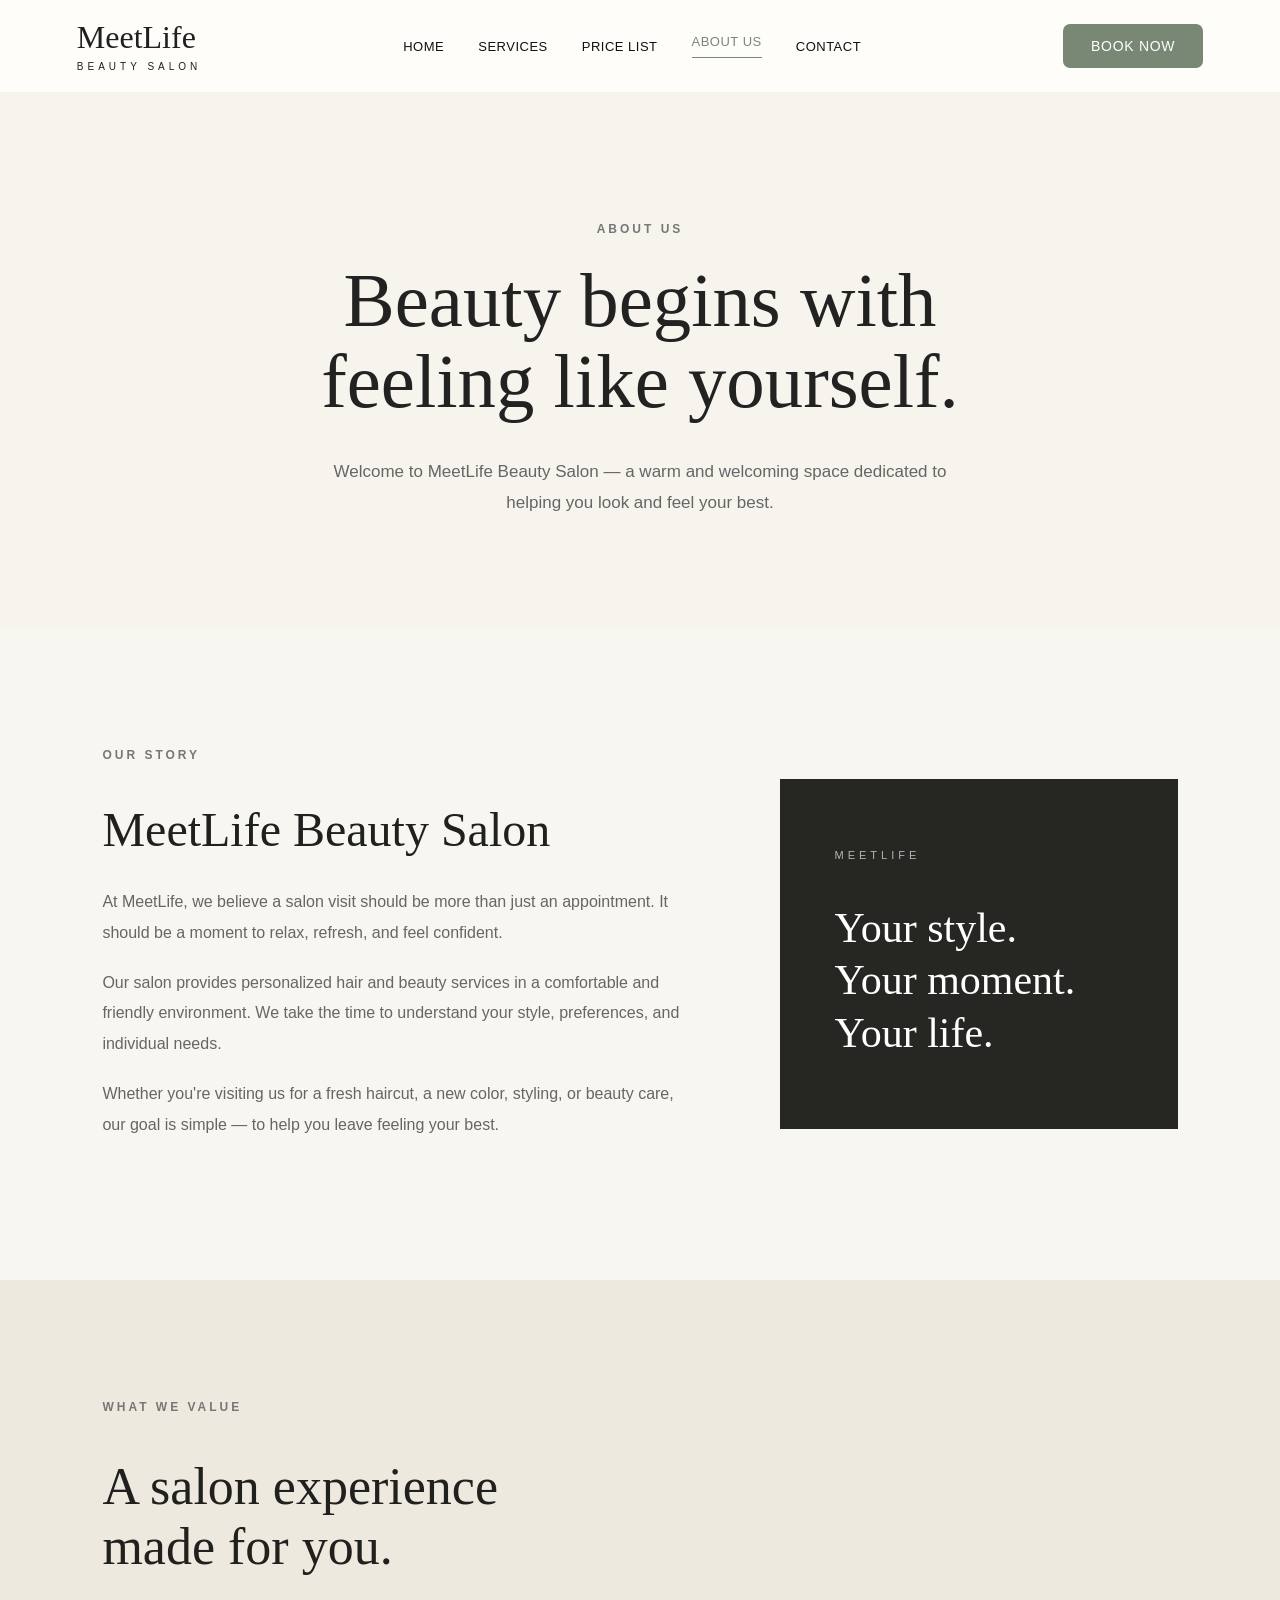
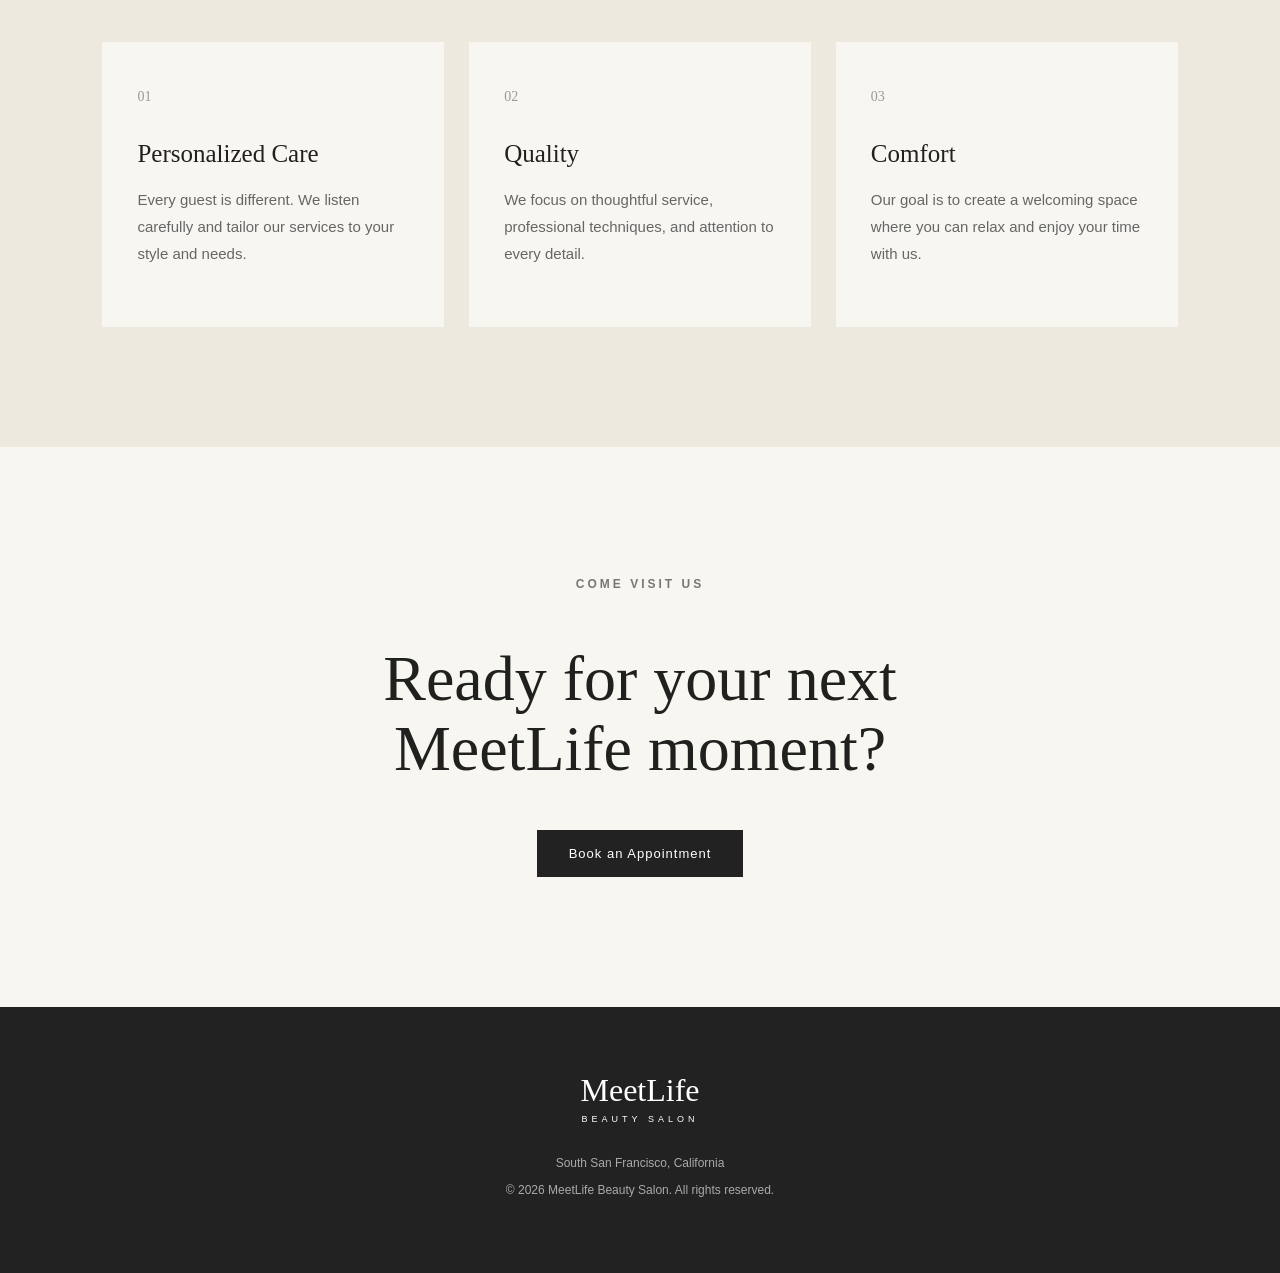
==== about.html @ 73902997 "Added about us page" ====
<!DOCTYPE html>
<html lang="en">
<head>
  <meta charset="UTF-8" />
  <meta name="viewport" content="width=device-width, initial-scale=1.0" />
  <title>About Us | MeetLife Beauty Salon</title>
  <link rel="stylesheet" href="style.css" />
</head>

<body>

  <!-- HEADER -->
  <header class="site-header">
    <div class="logo-area">
      <h1>MeetLife</h1>
      <span>BEAUTY SALON</span>
    </div>

    <nav>
      <a href="index.html">Home</a>
      <a href="services.html">Services</a>
      <a href="price.html">Price List</a>
      <a href="about.html" class="active">About Us</a>
      <a href="contact.html">Contact</a>
    </nav>

    <a href="/book" class="book-btn">Book Now</a>
  </header>


  <!-- ABOUT HERO -->
  <section class="about-hero">
    <p class="section-label">ABOUT US</p>

    <h2>
      Beauty begins with<br>
      feeling like yourself.
    </h2>

    <p class="about-intro">
      Welcome to MeetLife Beauty Salon — a warm and welcoming space
      dedicated to helping you look and feel your best.
    </p>
  </section>


  <!-- OUR STORY -->
  <section class="about-story">

    <div class="about-story-text">
      <p class="section-label">OUR STORY</p>

      <h2>MeetLife Beauty Salon</h2>

      <p>
        At MeetLife, we believe a salon visit should be more than
        just an appointment. It should be a moment to relax, refresh,
        and feel confident.
      </p>

      <p>
        Our salon provides personalized hair and beauty services
        in a comfortable and friendly environment. We take the time
        to understand your style, preferences, and individual needs.
      </p>

      <p>
        Whether you're visiting us for a fresh haircut, a new color,
        styling, or beauty care, our goal is simple — to help you
        leave feeling your best.
      </p>
    </div>

    <div class="about-quote">
      <span>MEETLIFE</span>

      <h3>
        Your style.<br>
        Your moment.<br>
        Your life.
      </h3>
    </div>

  </section>


  <!-- VALUES -->
  <section class="about-values">

    <div class="values-heading">
      <p class="section-label">WHAT WE VALUE</p>
      <h2>A salon experience<br>made for you.</h2>
    </div>

    <div class="values-grid">

      <div class="value-card">
        <span>01</span>
        <h3>Personalized Care</h3>
        <p>
          Every guest is different. We listen carefully and tailor
          our services to your style and needs.
        </p>
      </div>

      <div class="value-card">
        <span>02</span>
        <h3>Quality</h3>
        <p>
          We focus on thoughtful service, professional techniques,
          and attention to every detail.
        </p>
      </div>

      <div class="value-card">
        <span>03</span>
        <h3>Comfort</h3>
        <p>
          Our goal is to create a welcoming space where you can
          relax and enjoy your time with us.
        </p>
      </div>

    </div>

  </section>


  <!-- CTA -->
  <section class="about-cta">
    <p class="section-label">COME VISIT US</p>

    <h2>
      Ready for your next<br>
      MeetLife moment?
    </h2>

    <a href="/book" class="about-book-btn">Book an Appointment</a>
  </section>


  <!-- FOOTER -->
  <footer class="site-footer">
    <div class="footer-logo">
      <h2>MeetLife</h2>
      <span>BEAUTY SALON</span>
    </div>

    <p>South San Francisco, California</p>

    <p>© 2026 MeetLife Beauty Salon. All rights reserved.</p>
  </footer>

</body>
</html>
---- style.css ----
* {
  box-sizing: border-box;
}

html {
  scroll-behavior: smooth;
}

body {
  margin: 0;
  font-family: Arial, Helvetica, sans-serif;
  background: #f8f6f1;
  color: #20211f;
}


/* HEADER */

.site-header {
  height: 92px;
  padding: 0 6%;
  background: #fffdf9;

  display: flex;
  align-items: center;
  justify-content: space-between;

  position: sticky;
  top: 0;
  z-index: 100;
}

.logo-area h1 {
  margin: 0;
  font-family: Georgia, serif;
  font-size: 32px;
  font-weight: 500;
}

.logo-area span {
  font-size: 10px;
  letter-spacing: 4px;
}

nav {
  display: flex;
  align-items: center;
  gap: 34px;
}

nav a {
  color: #111;
  text-decoration: none;
  text-transform: uppercase;
  font-size: 13px;
  letter-spacing: 0.5px;
}

nav a:hover,
nav a.active {
  color: #788875;
}

nav a.active {
  border-bottom: 1px solid #788875;
  padding-bottom: 8px;
}

.book-btn {
  display: inline-block;

  padding: 14px 28px;

  background: #788875;
  color: white;

  border-radius: 7px;

  text-decoration: none;
  text-transform: uppercase;

  font-size: 14px;
  letter-spacing: 0.7px;

  transition: 0.2s;
}

.book-btn:hover {
  background: #657462;
}


/* HERO */

.hero {
  min-height: 250px;

  background:
    linear-gradient(
      rgba(245, 240, 230, 0.45),
      rgba(245, 240, 230, 0.45)
    ),
    url("salon.jpg");

  background-size: cover;
  background-position: center;

  display: flex;
  justify-content: center;
  align-items: center;

  text-align: center;
}

.hero h2 {
  margin: 0;

  font-family: Georgia, serif;

  font-size: 58px;
  font-weight: 400;
  letter-spacing: 4px;
}

.hero-line {
  width: 60px;
  height: 1px;

  margin: 22px auto;

  background: #333;
}

.hero p {
  font-size: 16px;
  letter-spacing: 0.5px;
}


/* MAIN PRICE AREA */

main {
  max-width: 1400px;
  margin: auto;
  padding: 38px 5% 55px;
}

.price-layout {
  display: grid;
  grid-template-columns: 0.78fr 1.22fr;
  gap: 25px;
}

.price-panel {
  background: #fffdfa;

  border: 1px solid #ddd8cd;
  border-radius: 10px;

  padding: 30px 26px;
}

.section-title {
  display: flex;
  align-items: center;
  justify-content: center;
  gap: 18px;

  margin-bottom: 25px;
}

.section-title h2 {
  margin: 0;

  font-family: Georgia, serif;
  font-size: 28px;
  font-weight: 400;

  letter-spacing: 1px;
}

.section-title span {
  color: #809176;
}


/* HAIR */

.price-row {
  display: flex;
  justify-content: space-between;
  align-items: center;

  gap: 20px;

  padding: 18px 4px;

  border-bottom: 1px dotted #d6d1c8;

  font-size: 16px;
}

.price-row strong {
  white-space: nowrap;
  font-weight: 500;
}

.note {
  background: #efede6;

  padding: 18px 20px;
  margin-top: 28px;

  border-radius: 7px;

  font-size: 12px;
  line-height: 1.6;
}


/* WAXING */

.wax-grid {
  display: grid;
  grid-template-columns: 1fr 1fr;

  gap: 12px;
}

.wax-card {
  border: 1px solid #dedbd2;
  border-radius: 9px;

  overflow: hidden;

  background: #fff;
}

.full-width {
  margin-bottom: 12px;
}

.wax-card h3 {
  margin: 0;

  padding: 16px 24px;

  background: #eeeee8;

  font-family: Georgia, serif;

  font-size: 21px;
  font-weight: 400;
  letter-spacing: 1px;
}

.small-row {
  display: flex;
  align-items: center;

  padding: 8px 25px;

  font-size: 14px;
}

.small-row span {
  white-space: nowrap;
}

.small-row span::after {
  content: "";

  display: inline-block;

  width: 100px;

  margin: 0 10px;

  border-bottom: 1px dotted #ddd;
}

.small-row strong {
  margin-left: auto;
  white-space: nowrap;
  font-weight: 500;
}

.wax-card {
  padding-bottom: 14px;
}


/* SALON INFO */

.salon-info {
  text-align: center;

  padding: 22px;

  background: #eeeee8;
}

.salon-info h3 {
  background: transparent;
  padding: 0;

  font-family: Arial, Helvetica, sans-serif;
  font-size: 16px;
}

.salon-info p {
  line-height: 1.5;
  font-size: 13px;
}

.mini-line {
  width: 40px;

  border-bottom: 1px solid #758271;

  margin: 18px auto;
}


/* BOOKING */

.booking-box {
  margin: 35px auto 0;

  max-width: 1100px;

  padding: 22px 70px;

  background: #fffdfa;

  border: 1px solid #ddd8cd;
  border-radius: 10px;

  display: flex;
  align-items: center;
  justify-content: space-between;
}

.booking-box h2 {
  font-family: Georgia, serif;

  margin: 0 0 6px;

  font-weight: 400;
  letter-spacing: 1px;
}

.booking-box p {
  margin: 0;
  font-size: 14px;
}


/* FOOTER */

footer {
  background: #7e8d78;
  color: white;
}

.footer-grid {
  max-width: 1300px;
  margin: auto;

  padding: 45px 6%;

  display: grid;
  grid-template-columns: 1.2fr 1fr 1.4fr 1fr;

  gap: 50px;
}

footer h2 {
  font-family: Georgia, serif;

  font-size: 34px;
  font-weight: 400;

  margin: 0;
}

.footer-brand {
  font-size: 10px;
  letter-spacing: 4px;
}

footer h3 {
  font-size: 13px;

  font-weight: 500;
}

footer p,
footer a {
  color: white;

  font-size: 13px;
  line-height: 1.6;

  text-decoration: none;
}

footer a {
  display: block;
  margin: 8px 0;
}

.copyright {
  text-align: center;

  padding: 18px;

  background: #2e302e;

  font-size: 12px;
}


/* MOBILE */

@media (max-width: 950px) {

  .site-header {
    height: auto;

    padding: 18px 5%;

    flex-wrap: wrap;
    gap: 15px;
  }

  nav {
    order: 3;
    width: 100%;

    overflow-x: auto;

    gap: 18px;
  }

  .hero h2 {
    font-size: 42px;
  }

  .price-layout {
    grid-template-columns: 1fr;
  }

  .footer-grid {
    grid-template-columns: 1fr 1fr;
  }
}


@media (max-width: 600px) {

  main {
    padding-left: 15px;
    padding-right: 15px;
  }

  .logo-area h1 {
    font-size: 26px;
  }

  .site-header > .book-btn {
    padding: 10px 16px;
    font-size: 12px;
  }

  nav a {
    font-size: 11px;
  }

  .hero {
    min-height: 190px;
  }

  .hero h2 {
    font-size: 36px;
  }

  .section-title h2 {
    font-size: 22px;
  }

  .price-panel {
    padding: 22px 16px;
  }

  .price-row {
    font-size: 14px;
  }

  .wax-grid {
    grid-template-columns: 1fr;
  }

  .small-row {
    padding-left: 18px;
    padding-right: 18px;
  }

  .small-row span::after {
    display: none;
  }

  .booking-box {
    padding: 25px;

    flex-direction: column;

    align-items: flex-start;

    gap: 20px;
  }

  .footer-grid {
    grid-template-columns: 1fr;

    gap: 25px;
  }
}


/* =========================
   HOME PAGE
========================= */


/* LOGO LINK */

.logo-area {
  color: #20211f;
  text-decoration: none;
}


/* HOME HERO */

.home-hero {
  min-height: 680px;

  background:
    linear-gradient(
      rgba(25, 28, 24, 0.26),
      rgba(25, 28, 24, 0.32)
    ),
    url("salon-hero.jpg");

  background-size: cover;
  background-position: center;

  display: flex;
  align-items: center;
  justify-content: center;

  text-align: center;

  color: white;

  padding: 80px 20px;
}


.home-hero-overlay {
  max-width: 850px;
}


.hero-small-text {
  margin: 0 0 15px;

  font-size: 12px;

  letter-spacing: 5px;
}


.home-hero h1 {
  margin: 0;

  font-family: Georgia, serif;

  font-size: 86px;
  font-weight: 400;

  line-height: 1;
}


.hero-brand {
  display: block;

  margin-top: 10px;

  font-size: 12px;

  letter-spacing: 7px;
}


.home-hero .hero-line {
  background: white;

  width: 65px;

  margin: 30px auto;
}


.home-hero h2 {
  margin: 0;

  font-family: Georgia, serif;

  font-size: 42px;
  font-weight: 400;

  line-height: 1.25;
}


.hero-description {
  max-width: 550px;

  margin: 20px auto 30px;

  font-size: 16px;

  line-height: 1.7;
}


.hero-buttons {
  display: flex;

  justify-content: center;

  gap: 14px;

  flex-wrap: wrap;
}


.outline-btn {
  display: inline-block;

  padding: 13px 27px;

  border: 1px solid #788875;

  border-radius: 7px;

  color: #596555;

  background: transparent;

  text-decoration: none;

  text-transform: uppercase;

  font-size: 14px;

  letter-spacing: 0.7px;

  transition: 0.2s;
}


.outline-btn:hover {
  background: #788875;

  color: white;
}


.home-hero .outline-btn {
  border-color: white;

  color: white;
}


.home-hero .outline-btn:hover {
  background: white;

  color: #53604f;
}


/* SECTION COMMON */

.section-label {
  margin: 0 0 12px;

  color: #788875;

  font-size: 11px;

  letter-spacing: 4px;

  font-weight: 600;
}


.title-line {
  width: 50px;

  border-bottom: 1px solid #788875;

  margin: 22px auto;
}


.left-line {
  margin-left: 0;
}


.home-section-heading {
  max-width: 700px;

  margin: 0 auto 50px;

  text-align: center;
}


.home-section-heading h2 {
  margin: 0;

  font-family: Georgia, serif;

  font-size: 44px;

  font-weight: 400;
}


.home-section-heading > p:last-child {
  color: #686b66;

  line-height: 1.7;
}


/* WELCOME */

.welcome-section {
  max-width: 1250px;

  margin: auto;

  padding: 100px 6%;

  display: grid;

  grid-template-columns: 1fr 1fr;

  align-items: center;

  gap: 80px;
}


.welcome-image img {
  display: block;

  width: 100%;

  height: 540px;

  object-fit: cover;

  border-radius: 6px;
}


.welcome-content h2 {
  margin: 0;

  font-family: Georgia, serif;

  font-size: 48px;

  font-weight: 400;

  line-height: 1.15;
}


.welcome-content .title-line {
  margin-left: 0;
}


.welcome-content > p:not(.section-label) {
  color: #62655f;

  font-size: 15px;

  line-height: 1.9;
}


.text-link {
  display: inline-block;

  margin-top: 10px;

  color: #657462;

  text-decoration: none;

  text-transform: uppercase;

  letter-spacing: 1px;

  font-size: 12px;

  font-weight: 600;
}


/* SERVICES */

.home-services {
  padding: 100px 6%;

  background: #efede6;
}


.service-grid {
  max-width: 1250px;

  margin: auto;

  display: grid;

  grid-template-columns: repeat(3, 1fr);

  gap: 20px;
}


.service-card {
  min-height: 310px;

  background: #fffdf9;

  border: 1px solid #ddd8cd;

  border-radius: 8px;

  padding: 40px 32px;

  transition:
    transform 0.25s,
    box-shadow 0.25s;
}


.service-card:hover {
  transform: translateY(-5px);

  box-shadow:
    0 12px 32px
    rgba(40, 45, 38, 0.08);
}


.service-icon {
  width: 52px;
  height: 52px;

  border: 1px solid #9ba695;

  border-radius: 50%;

  display: flex;

  align-items: center;
  justify-content: center;

  margin-bottom: 28px;

  color: #788875;

  font-family: Georgia, serif;

  font-size: 24px;
}


.service-card h3 {
  margin: 0 0 16px;

  font-family: Georgia, serif;

  font-size: 25px;

  font-weight: 400;
}


.service-card p {
  min-height: 74px;

  color: #676a64;

  font-size: 14px;

  line-height: 1.75;
}


.service-card a {
  color: #687765;

  text-decoration: none;

  text-transform: uppercase;

  font-size: 11px;

  letter-spacing: 1px;

  font-weight: 600;
}


.walkin-card {
  background: #e4e8e0;
}


/* EXPERIENCE */

.experience-section {
  min-height: 510px;

  padding: 90px 6%;

  background:
    linear-gradient(
      rgba(62, 72, 59, 0.75),
      rgba(62, 72, 59, 0.75)
    ),
    url("salon-detail.jpg");

  background-size: cover;
  background-position: center;

  display: flex;

  align-items: center;

  justify-content: center;

  color: white;

  text-align: center;
}


.experience-content {
  max-width: 700px;
}


.experience-content .section-label {
  color: #f4f2ea;
}


.experience-content h2 {
  margin: 0;

  font-family: Georgia, serif;

  font-size: 50px;

  font-weight: 400;
}


.experience-content p:not(.section-label) {
  margin: 20px auto 30px;

  max-width: 600px;

  line-height: 1.8;

  color: #f2f2ee;
}


.light-line {
  border-color: white;
}


.light-btn {
  display: inline-block;

  padding: 14px 28px;

  border: 1px solid white;

  border-radius: 7px;

  color: white;

  text-decoration: none;

  text-transform: uppercase;

  font-size: 13px;

  letter-spacing: 1px;
}


.light-btn:hover {
  background: white;

  color: #667163;
}


/* WHY */

.why-section {
  padding: 100px 6%;

  background: #fffdf9;
}


.why-grid {
  max-width: 1100px;

  margin: auto;

  display: grid;

  grid-template-columns: repeat(3, 1fr);

  gap: 60px;
}


.why-item {
  text-align: center;
}


.why-item > span {
  display: block;

  margin-bottom: 18px;

  color: #a5aea0;

  font-family: Georgia, serif;

  font-size: 30px;
}


.why-item h3 {
  margin: 0 0 12px;

  font-family: Georgia, serif;

  font-size: 22px;

  font-weight: 400;
}


.why-item p {
  color: #686b66;

  font-size: 14px;

  line-height: 1.7;
}


/* LOCATION */

.location-section {
  display: grid;

  grid-template-columns: 0.8fr 1.2fr;

  background: #efede6;
}


.location-info {
  padding: 85px 10%;
}


.location-info h2 {
  margin: 0;

  font-family: Georgia, serif;

  font-size: 42px;

  font-weight: 400;

  line-height: 1.2;
}


.location-detail {
  margin: 25px 0;
}


.location-detail h3 {
  margin: 0 0 6px;

  font-size: 11px;

  letter-spacing: 2px;

  text-transform: uppercase;
}


.location-detail p,
.location-detail a {
  margin: 0;

  color: #565b54;

  text-decoration: none;

  font-size: 14px;

  line-height: 1.7;
}


.location-buttons {
  display: flex;

  flex-wrap: wrap;

  gap: 12px;

  margin-top: 30px;
}


.location-map iframe {
  width: 100%;

  height: 100%;

  min-height: 600px;

  border: 0;
}


/* BOOKING CTA */

.home-booking {
  max-width: 1150px;

  margin: 70px auto;

  padding: 45px 60px;

  background: #fffdf9;

  border: 1px solid #ddd8cd;

  border-radius: 10px;

  display: flex;

  align-items: center;

  justify-content: space-between;

  gap: 40px;
}


.home-booking h2 {
  margin: 0 0 10px;

  font-family: Georgia, serif;

  font-size: 34px;

  font-weight: 400;
}


.home-booking > div > p:last-child {
  margin-bottom: 0;

  color: #686b66;
}


/* RESPONSIVE */

@media (max-width: 950px) {

  .home-hero {
    min-height: 570px;
  }

  .home-hero h1 {
    font-size: 68px;
  }

  .home-hero h2 {
    font-size: 36px;
  }

  .welcome-section {
    grid-template-columns: 1fr;

    gap: 40px;

    padding-top: 70px;
    padding-bottom: 70px;
  }

  .welcome-image img {
    height: 450px;
  }

  .service-grid {
    grid-template-columns: 1fr 1fr;
  }

  .why-grid {
    gap: 30px;
  }

  .location-section {
    grid-template-columns: 1fr;
  }

  .location-map iframe {
    min-height: 400px;
  }
}


@media (max-width: 600px) {

  .home-hero {
    min-height: 520px;

    padding: 60px 18px;
  }

  .home-hero h1 {
    font-size: 52px;
  }

  .hero-brand {
    letter-spacing: 5px;
  }

  .home-hero h2 {
    font-size: 30px;
  }

  .hero-description {
    font-size: 14px;
  }

  .hero-buttons {
    flex-direction: column;

    align-items: center;
  }

  .hero-buttons a {
    width: 220px;

    text-align: center;
  }

  .welcome-section {
    padding-left: 20px;
    padding-right: 20px;
  }

  .welcome-image img {
    height: 330px;
  }

  .welcome-content h2,
  .home-section-heading h2,
  .experience-content h2 {
    font-size: 34px;
  }

  .home-services,
  .why-section {
    padding:
      70px 20px;
  }

  .service-grid {
    grid-template-columns: 1fr;
  }

  .service-card {
    min-height: auto;
  }

  .why-grid {
    grid-template-columns: 1fr;

    gap: 45px;
  }

  .location-info {
    padding: 65px 25px;
  }

  .location-info h2 {
    font-size: 34px;
  }

  .location-map iframe {
    min-height: 330px;
  }

  .home-booking {
    margin:
      45px 15px;

    padding:
      35px 25px;

    flex-direction: column;

    align-items: flex-start;
  }

  .home-booking h2 {
    font-size: 28px;
  }
}

/* =========================
   SERVICES PAGE
========================= */

.services-hero {
  min-height: 430px;

  background:
    linear-gradient(
      rgba(40, 46, 38, 0.48),
      rgba(40, 46, 38, 0.48)
    ),
    url("services-hero.jpg");

  background-size: cover;
  background-position: center;

  display: flex;
  align-items: center;
  justify-content: center;

  padding: 70px 20px;

  text-align: center;
  color: white;
}


.services-hero-overlay {
  max-width: 750px;
}


.services-hero h1 {
  margin: 0;

  font-family: Georgia, serif;
  font-size: 62px;
  font-weight: 400;

  letter-spacing: 2px;
}


.services-hero p:last-child {
  max-width: 560px;

  margin: auto;

  font-size: 16px;
  line-height: 1.7;
}


.light-label {
  color: #f4f2ea;
}


/* INTRO */

.services-intro {
  max-width: 760px;

  margin: auto;

  padding: 90px 25px;

  text-align: center;
}


.services-intro h2 {
  margin: 0;

  font-family: Georgia, serif;

  font-size: 44px;
  font-weight: 400;
}


.services-intro > p:last-child {
  color: #676a64;

  font-size: 15px;

  line-height: 1.9;
}


/* SERVICE FEATURE */

.service-feature {
  max-width: 1250px;

  margin: 0 auto 80px;

  padding: 0 5%;

  display: grid;

  grid-template-columns: 1fr 1fr;

  align-items: center;

  gap: 75px;
}


.service-feature-image img {
  display: block;

  width: 100%;
  height: 520px;

  object-fit: cover;

  border-radius: 8px;
}


.service-feature-content h2 {
  margin: 0;

  font-family: Georgia, serif;

  font-size: 42px;
  font-weight: 400;
}


.service-feature-content p {
  color: #686b66;

  line-height: 1.8;

  font-size: 15px;
}


.reverse-service .service-feature-image {
  order: 2;
}


.reverse-service .service-feature-content {
  order: 1;
}


/* SERVICE LIST */

.service-list {
  margin: 28px 0;

  display: grid;

  grid-template-columns: 1fr 1fr;

  gap: 0;
}


.service-list span {
  padding: 14px 5px;

  border-bottom: 1px solid #ddd8cd;

  color: #454843;

  font-size: 14px;
}


.service-list span:nth-child(odd) {
  margin-right: 22px;
}


.service-note {
  font-size: 12px !important;

  font-style: italic;

  color: #878b83 !important;
}


/* WAXING SERVICES */

.waxing-service-section {
  padding: 95px 6%;

  background: #efede6;
}


.wax-service-grid {
  max-width: 1150px;

  margin: auto;

  display: grid;

  grid-template-columns: repeat(3, 1fr);

  gap: 18px;
}


.wax-service-card {
  min-height: 200px;

  padding: 34px 30px;

  background: #fffdf9;

  border: 1px solid #ddd8cd;

  border-radius: 8px;
}


.wax-service-card h3 {
  margin: 0 0 15px;

  font-family: Georgia, serif;

  font-size: 24px;
  font-weight: 400;
}


.wax-service-card p {
  color: #686b66;

  line-height: 1.7;

  font-size: 14px;
}


.wax-service-card a {
  color: #657462;

  text-decoration: none;

  text-transform: uppercase;

  letter-spacing: 1px;

  font-size: 11px;
}


.price-card {
  background: #dfe5db;
}


/* CONSULTATION */

.consultation-section {
  padding: 65px 8%;

  background: #788875;

  color: white;

  display: flex;

  justify-content: center;
  align-items: center;

  gap: 90px;
}


.consultation-section > div {
  max-width: 680px;
}


.consultation-section h2 {
  margin: 0 0 15px;

  font-family: Georgia, serif;

  font-size: 40px;
  font-weight: 400;
}


.consultation-section p:last-child {
  margin-bottom: 0;

  line-height: 1.8;

  font-size: 14px;

  color: #f2f3ef;
}


/* TABLET */

@media (max-width: 950px) {

  .services-hero h1 {
    font-size: 50px;
  }

  .service-feature {
    gap: 40px;
  }

  .service-feature-image img {
    height: 430px;
  }

  .service-feature-content h2 {
    font-size: 36px;
  }

  .wax-service-grid {
    grid-template-columns: 1fr 1fr;
  }

  .consultation-section {
    gap: 40px;
  }
}


/* MOBILE */

@media (max-width: 650px) {

  .services-hero {
    min-height: 340px;
  }

  .services-hero h1 {
    font-size: 40px;
  }

  .services-intro {
    padding-top: 65px;
    padding-bottom: 65px;
  }

  .services-intro h2 {
    font-size: 34px;
  }

  .service-feature {
    grid-template-columns: 1fr;

    gap: 30px;

    margin-bottom: 65px;

    padding-left: 20px;
    padding-right: 20px;
  }

  .reverse-service .service-feature-image,
  .reverse-service .service-feature-content {
    order: initial;
  }

  .service-feature-image img {
    height: 340px;
  }

  .service-feature-content h2 {
    font-size: 32px;
  }

  .service-list {
    grid-template-columns: 1fr;
  }

  .service-list span:nth-child(odd) {
    margin-right: 0;
  }

  .waxing-service-section {
    padding: 70px 20px;
  }

  .wax-service-grid {
    grid-template-columns: 1fr;
  }

  .consultation-section {
    padding: 55px 25px;

    flex-direction: column;

    align-items: flex-start;

    gap: 25px;
  }

  .consultation-section h2 {
    font-size: 32px;
  }
}

/* =========================
   ABOUT US PAGE
========================= */

.about-hero {
  padding: 130px 8% 110px;
  text-align: center;
  background: #f7f4ee;
}

.section-label {
  font-size: 12px;
  letter-spacing: 3px;
  text-transform: uppercase;
  margin-bottom: 25px;
  color: #777;
}

.about-hero h2 {
  font-family: Georgia, serif;
  font-size: clamp(46px, 6vw, 82px);
  font-weight: 400;
  line-height: 1.05;
  margin: 0 auto 35px;
  color: #222;
}

.about-intro {
  max-width: 650px;
  margin: 0 auto;
  font-size: 17px;
  line-height: 1.8;
  color: #666;
}


/* OUR STORY */

.about-story {
  display: grid;
  grid-template-columns: 1.2fr 0.8fr;
  gap: 80px;
  padding: 120px 8%;
  align-items: center;
}

.about-story-text {
  max-width: 650px;
}

.about-story-text h2 {
  font-family: Georgia, serif;
  font-size: 48px;
  font-weight: 400;
  margin-bottom: 30px;
}

.about-story-text p:not(.section-label) {
  font-size: 16px;
  line-height: 1.9;
  color: #666;
  margin-bottom: 20px;
}


/* QUOTE BOX */

.about-quote {
  background: #262622;
  color: white;
  padding: 70px 55px;
  min-height: 350px;
  display: flex;
  flex-direction: column;
  justify-content: space-between;
}

.about-quote span {
  font-size: 11px;
  letter-spacing: 4px;
  opacity: 0.65;
}

.about-quote h3 {
  font-family: Georgia, serif;
  font-size: 42px;
  font-weight: 400;
  line-height: 1.25;
  margin: 0;
}


/* VALUES */

.about-values {
  background: #eee9df;
  padding: 120px 8%;
}

.values-heading {
  margin-bottom: 65px;
}

.values-heading h2 {
  font-family: Georgia, serif;
  font-size: 52px;
  font-weight: 400;
  line-height: 1.15;
}

.values-grid {
  display: grid;
  grid-template-columns: repeat(3, 1fr);
  gap: 25px;
}

.value-card {
  background: #f8f6f1;
  padding: 45px 35px;
  min-height: 250px;
}

.value-card span {
  font-family: Georgia, serif;
  font-size: 14px;
  color: #999;
}

.value-card h3 {
  font-family: Georgia, serif;
  font-size: 25px;
  font-weight: 400;
  margin: 35px 0 18px;
}

.value-card p {
  color: #666;
  line-height: 1.8;
  font-size: 15px;
}


/* CTA */

.about-cta {
  text-align: center;
  padding: 130px 20px;
}

.about-cta h2 {
  font-family: Georgia, serif;
  font-size: clamp(42px, 5vw, 65px);
  font-weight: 400;
  line-height: 1.1;
  margin-bottom: 45px;
}

.about-book-btn {
  display: inline-block;
  padding: 16px 32px;
  background: #222;
  color: white;
  text-decoration: none;
  font-size: 13px;
  letter-spacing: 1px;
  transition: 0.3s ease;
}

.about-book-btn:hover {
  background: #555;
}


/* FOOTER */

.site-footer {
  background: #222;
  color: #fff;
  padding: 65px 8%;
  text-align: center;
}

.footer-logo h2 {
  font-family: Georgia, serif;
  font-size: 32px;
  font-weight: 400;
  margin: 0;
}

.footer-logo span {
  display: block;
  font-size: 9px;
  letter-spacing: 4px;
  margin-top: 5px;
  margin-bottom: 30px;
}

.site-footer p {
  color: #aaa;
  font-size: 12px;
  margin: 8px 0;
}


/* MOBILE */

@media (max-width: 800px) {

  .about-hero {
    padding: 90px 6% 75px;
  }

  .about-story {
    grid-template-columns: 1fr;
    gap: 45px;
    padding: 80px 7%;
  }

  .about-story-text h2 {
    font-size: 38px;
  }

  .about-quote {
    min-height: 280px;
    padding: 50px 35px;
  }

  .about-quote h3 {
    font-size: 34px;
  }

  .about-values {
    padding: 80px 7%;
  }

  .values-heading h2 {
    font-size: 39px;
  }

  .values-grid {
    grid-template-columns: 1fr;
  }

  .about-cta {
    padding: 90px 7%;
  }
}
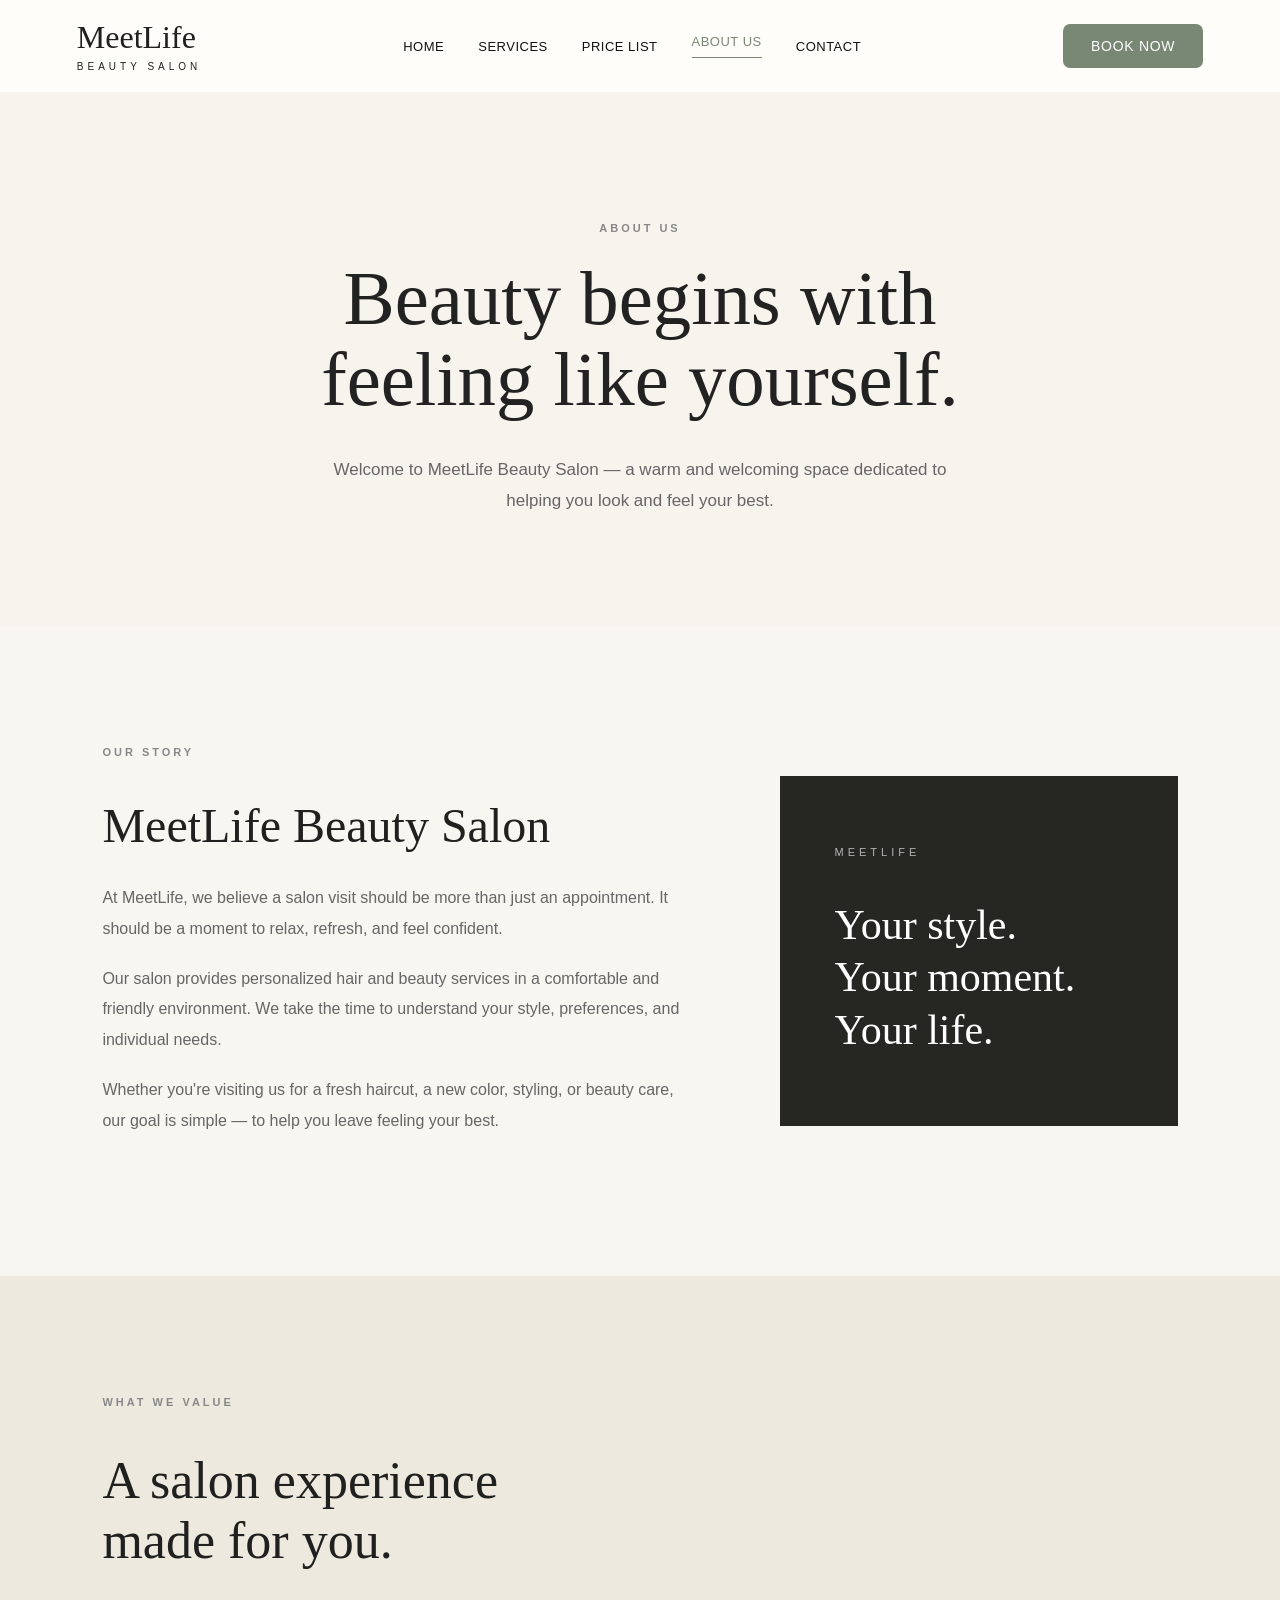
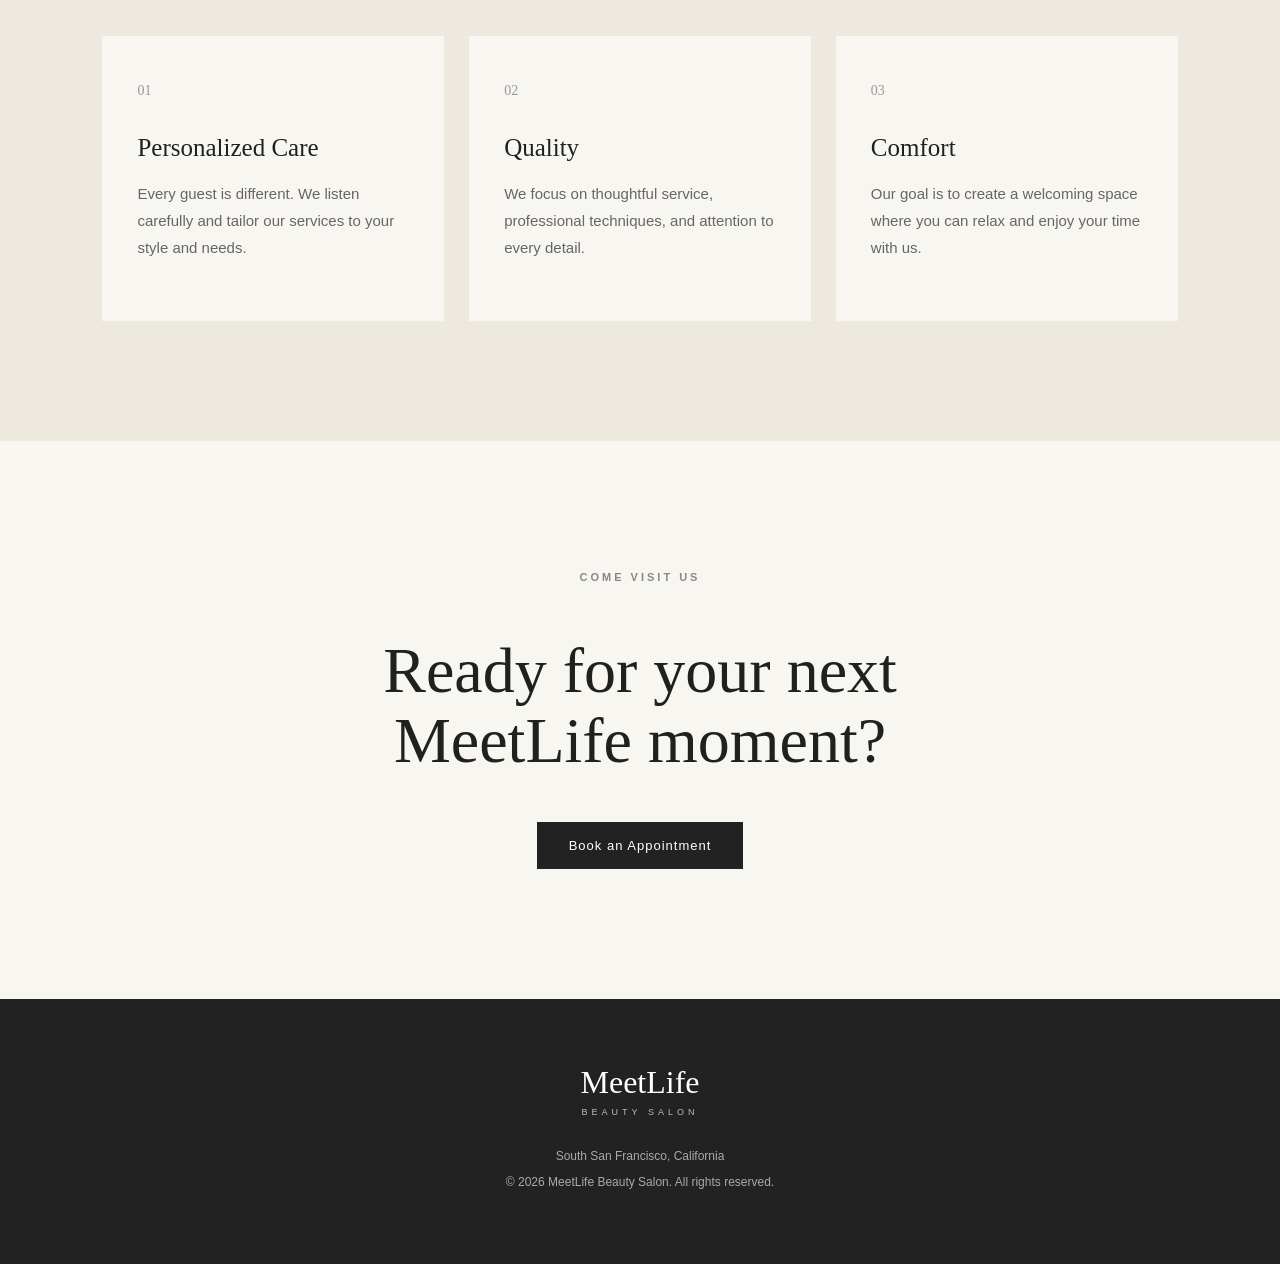
==== commit af69cd0e: "added booking add booking" ====
--- a/about.html
+++ b/about.html
@@ -24,7 +24,7 @@
       <a href="contact.html">Contact</a>
     </nav>
 
-    <a href="/book" class="book-btn">Book Now</a>
+    <a href="https://meetlifebeauty.setmore.com/" class="book-btn">Book Now</a>
   </header>
 
 
@@ -135,7 +135,7 @@
       MeetLife moment?
     </h2>
 
-    <a href="/book" class="about-book-btn">Book an Appointment</a>
+    <a href="https://meetlifebeauty.setmore.com/" class="about-book-btn">Book an Appointment</a>
   </section>
 
 
--- a/style.css
+++ b/style.css
@@ -2023,4 +2023,963 @@
   .about-cta {
     padding: 90px 7%;
   }
+}
+
+/* =========================================
+   CONTACT PAGE
+========================================= */
+
+
+/* HERO */
+
+.contact-hero {
+  background: #f7f4ee;
+  text-align: center;
+  padding: 130px 8% 110px;
+}
+
+.section-label {
+  font-size: 11px;
+  letter-spacing: 3px;
+  text-transform: uppercase;
+  color: #888;
+  margin-bottom: 25px;
+}
+
+.contact-hero h2 {
+  font-family: Georgia, "Times New Roman", serif;
+  font-size: clamp(48px, 6vw, 82px);
+  font-weight: 400;
+  line-height: 1.05;
+
+  color: #222;
+
+  margin: 0 0 30px;
+}
+
+.contact-hero-text {
+  max-width: 630px;
+
+  margin: 0 auto;
+
+  font-size: 17px;
+  line-height: 1.8;
+
+  color: #666;
+}
+
+
+/* =========================================
+   CONTACT INFORMATION
+========================================= */
+
+.contact-section {
+  display: grid;
+
+  grid-template-columns: 1.1fr 0.9fr;
+
+  gap: 70px;
+
+  padding: 120px 8%;
+
+  align-items: stretch;
+}
+
+
+/* LEFT SIDE */
+
+.contact-info h2 {
+  font-family: Georgia, "Times New Roman", serif;
+
+  font-size: 52px;
+
+  font-weight: 400;
+
+  margin: 0 0 45px;
+
+  color: #222;
+}
+
+
+/* CONTACT ITEMS */
+
+.contact-item {
+  padding: 25px 0;
+
+  border-bottom: 1px solid #ddd;
+}
+
+.contact-item span {
+  display: block;
+
+  font-size: 10px;
+
+  letter-spacing: 2.5px;
+
+  color: #999;
+
+  margin-bottom: 12px;
+}
+
+.contact-item p {
+  margin: 0;
+
+  font-size: 17px;
+
+  line-height: 1.7;
+
+  color: #444;
+}
+
+.contact-item a {
+  color: #444;
+
+  text-decoration: none;
+
+  transition: opacity 0.2s ease;
+}
+
+.contact-item a:hover {
+  opacity: 0.6;
+}
+
+
+/* =========================================
+   BUTTONS
+========================================= */
+
+.contact-buttons {
+  display: flex;
+
+  gap: 15px;
+
+  margin-top: 40px;
+
+  flex-wrap: wrap;
+}
+
+.contact-btn {
+  display: inline-block;
+
+  padding: 16px 30px;
+
+  background: #222;
+
+  color: white;
+
+  border: 1px solid #222;
+
+  text-decoration: none;
+
+  font-size: 12px;
+
+  letter-spacing: 1px;
+
+  transition: all 0.25s ease;
+}
+
+.contact-btn:hover {
+  background: #444;
+
+  border-color: #444;
+}
+
+
+/* OUTLINE BUTTON */
+
+.outline-btn {
+  background: transparent;
+
+  color: #222;
+}
+
+.outline-btn:hover {
+  background: #222;
+
+  color: white;
+}
+
+
+/* =========================================
+   DARK CONTACT CARD
+========================================= */
+
+.contact-card {
+  background: #282824;
+
+  color: white;
+
+  padding: 70px 55px;
+
+  display: flex;
+
+  flex-direction: column;
+
+  justify-content: center;
+}
+
+.contact-card .section-label {
+  color: #aaa;
+}
+
+.contact-card h3 {
+  font-family: Georgia, "Times New Roman", serif;
+
+  font-size: 43px;
+
+  line-height: 1.2;
+
+  font-weight: 400;
+
+  margin: 10px 0 30px;
+}
+
+.contact-card p {
+  color: #c8c8c5;
+
+  line-height: 1.8;
+
+  font-size: 15px;
+
+  max-width: 450px;
+
+  margin: 0 0 35px;
+}
+
+.contact-phone {
+  color: white;
+
+  font-family: Georgia, "Times New Roman", serif;
+
+  font-size: 26px;
+
+  text-decoration: none;
+
+  transition: opacity 0.2s ease;
+}
+
+.contact-phone:hover {
+  opacity: 0.65;
+}
+
+
+/* =========================================
+   LOCATION SECTION
+========================================= */
+
+.location-section {
+  background: #eee9df;
+
+  padding: 110px 8%;
+
+  display: grid;
+
+  grid-template-columns: 0.85fr 1.15fr;
+
+  gap: 70px;
+
+  align-items: center;
+}
+
+.location-info h2 {
+  font-family: Georgia, "Times New Roman", serif;
+
+  font-size: 48px;
+
+  font-weight: 400;
+
+  line-height: 1.15;
+
+  color: #222;
+
+  margin: 15px 0 30px;
+}
+
+.location-address {
+  font-size: 17px;
+
+  line-height: 1.8;
+
+  color: #333;
+
+  margin-bottom: 20px;
+}
+
+.location-description {
+  max-width: 430px;
+
+  font-size: 15px;
+
+  line-height: 1.8;
+
+  color: #666;
+}
+
+
+/* DIRECTIONS */
+
+.location-link {
+  display: inline-block;
+
+  margin-top: 25px;
+
+  padding-bottom: 5px;
+
+  color: #222;
+
+  text-decoration: none;
+
+  border-bottom: 1px solid #222;
+
+  font-size: 13px;
+
+  letter-spacing: 0.5px;
+
+  transition: opacity 0.2s ease;
+}
+
+.location-link:hover {
+  opacity: 0.55;
+}
+
+
+/* =========================================
+   GOOGLE MAP
+========================================= */
+
+.map-container {
+  width: 100%;
+
+  height: 420px;
+
+  overflow: hidden;
+
+  background: #d9d3c7;
+}
+
+.map-container iframe {
+  display: block;
+
+  width: 100%;
+
+  height: 100%;
+
+  border: 0;
+}
+
+
+/* =========================================
+   BOTTOM CTA
+========================================= */
+
+.contact-cta {
+  text-align: center;
+
+  padding: 125px 8%;
+
+  background: #fff;
+}
+
+.contact-cta h2 {
+  font-family: Georgia, "Times New Roman", serif;
+
+  font-size: clamp(42px, 5vw, 65px);
+
+  font-weight: 400;
+
+  line-height: 1.1;
+
+  color: #222;
+
+  margin: 0 0 45px;
+}
+
+.contact-book-btn {
+  display: inline-block;
+
+  padding: 17px 34px;
+
+  background: #222;
+
+  color: white;
+
+  text-decoration: none;
+
+  font-size: 12px;
+
+  letter-spacing: 1px;
+
+  transition: background 0.25s ease;
+}
+
+.contact-book-btn:hover {
+  background: #555;
+}
+
+
+/* =========================================
+   FOOTER
+========================================= */
+
+.site-footer {
+  background: #222;
+
+  color: white;
+
+  padding: 65px 8%;
+
+  text-align: center;
+}
+
+.footer-logo h2 {
+  font-family: Georgia, "Times New Roman", serif;
+
+  font-size: 32px;
+
+  font-weight: 400;
+
+  margin: 0;
+}
+
+.footer-logo span {
+  display: block;
+
+  font-size: 9px;
+
+  letter-spacing: 4px;
+
+  margin-top: 6px;
+
+  margin-bottom: 30px;
+
+  color: #bbb;
+}
+
+.site-footer p {
+  color: #aaa;
+
+  font-size: 12px;
+
+  line-height: 1.6;
+
+  margin: 7px 0;
+}
+
+.site-footer .copyright {
+  margin-top: 25px;
+
+  color: #777;
+}
+
+
+/* =========================================
+   TABLET / MOBILE
+========================================= */
+
+@media (max-width: 900px) {
+
+  .contact-section {
+    grid-template-columns: 1fr;
+
+    gap: 45px;
+
+    padding: 80px 7%;
+  }
+
+  .location-section {
+    grid-template-columns: 1fr;
+
+    gap: 45px;
+
+    padding: 80px 7%;
+  }
+
+  .map-container {
+    height: 350px;
+  }
+
+}
+
+
+/* =========================================
+   MOBILE
+========================================= */
+
+@media (max-width: 600px) {
+
+  .contact-hero {
+    padding: 90px 7% 75px;
+  }
+
+  .contact-hero h2 {
+    font-size: 48px;
+  }
+
+  .contact-hero-text {
+    font-size: 15px;
+  }
+
+
+  /* CONTACT */
+
+  .contact-info h2 {
+    font-size: 40px;
+  }
+
+  .contact-item p {
+    font-size: 16px;
+  }
+
+  .contact-buttons {
+    flex-direction: column;
+  }
+
+  .contact-btn {
+    width: 100%;
+
+    text-align: center;
+
+    box-sizing: border-box;
+  }
+
+
+  /* DARK CARD */
+
+  .contact-card {
+    padding: 50px 35px;
+  }
+
+  .contact-card h3 {
+    font-size: 35px;
+  }
+
+  .contact-phone {
+    font-size: 23px;
+  }
+
+
+  /* LOCATION */
+
+  .location-info h2 {
+    font-size: 39px;
+  }
+
+  .map-container {
+    height: 300px;
+  }
+
+
+  /* CTA */
+
+  .contact-cta {
+    padding: 90px 7%;
+  }
+
+  .contact-cta h2 {
+    font-size: 42px;
+  }
+
+}
+
+/* =========================================
+   PARKING
+========================================= */
+
+.parking-section {
+  padding: 110px 8%;
+  background: #f7f4ee;
+}
+
+
+/* HEADING */
+
+.parking-heading {
+  max-width: 680px;
+  margin-bottom: 55px;
+}
+
+.parking-heading h2 {
+  font-family: Georgia, "Times New Roman", serif;
+  font-size: 48px;
+  font-weight: 400;
+  color: #222;
+  margin: 10px 0 25px;
+}
+
+.parking-heading > p:last-child {
+  font-size: 16px;
+  color: #666;
+  line-height: 1.8;
+}
+
+
+/* GRID */
+
+.parking-grid {
+  display: grid;
+  grid-template-columns: 0.85fr 1.15fr;
+  gap: 25px;
+}
+
+
+/* PARKING CARD */
+
+.parking-card {
+  position: relative;
+
+  background: #fff;
+
+  padding: 45px 40px;
+
+  border: 1px solid #e3ded5;
+}
+
+.parking-number {
+  display: block;
+
+  font-family: Georgia, serif;
+
+  font-size: 13px;
+
+  color: #999;
+}
+
+.parking-card h3 {
+  font-family: Georgia, "Times New Roman", serif;
+
+  font-size: 29px;
+
+  font-weight: 400;
+
+  line-height: 1.25;
+
+  color: #222;
+
+  margin: 30px 0 15px;
+}
+
+.parking-location {
+  color: #666;
+
+  line-height: 1.7;
+
+  font-size: 14px;
+}
+
+
+/* STREET PARKING */
+
+.parking-price {
+  font-family: Georgia, serif;
+
+  font-size: 23px;
+
+  color: #222;
+
+  margin: 30px 0 15px;
+}
+
+.parking-card > p {
+  color: #666;
+
+  font-size: 14px;
+
+  line-height: 1.8;
+}
+
+.parking-small-note {
+  margin-top: 25px;
+
+  color: #999 !important;
+
+  font-size: 12px !important;
+}
+
+
+/* =========================================
+   FEATURED GARAGE
+========================================= */
+
+.featured-parking {
+  background: #292925;
+
+  color: #fff;
+
+  border: none;
+}
+
+.featured-parking .parking-number {
+  color: #888;
+}
+
+.featured-parking h3 {
+  color: #fff;
+}
+
+.featured-parking .parking-location {
+  color: #bbb;
+}
+
+
+/* FREE SUNDAY BADGE */
+
+.free-parking-badge {
+  position: absolute;
+
+  top: 30px;
+
+  right: 30px;
+
+  padding: 9px 14px;
+
+  background: #eee9df;
+
+  color: #222;
+
+  font-size: 10px;
+
+  letter-spacing: 1.5px;
+}
+
+
+/* PRICE */
+
+.garage-rate {
+  display: flex;
+
+  align-items: baseline;
+
+  gap: 7px;
+
+  margin: 35px 0 30px;
+}
+
+.garage-price {
+  font-family: Georgia, "Times New Roman", serif;
+
+  font-size: 50px;
+
+  color: #fff;
+}
+
+.garage-unit {
+  color: #aaa;
+
+  font-size: 14px;
+}
+
+
+/* DETAILS */
+
+.parking-details {
+  border-top: 1px solid #4a4a46;
+
+  margin-bottom: 30px;
+}
+
+.parking-detail-row {
+  display: flex;
+
+  justify-content: space-between;
+
+  align-items: center;
+
+  gap: 20px;
+
+  padding: 16px 0;
+
+  border-bottom: 1px solid #4a4a46;
+}
+
+.parking-detail-row span {
+  font-size: 10px;
+
+  letter-spacing: 1.5px;
+
+  color: #999;
+}
+
+.parking-detail-row strong {
+  font-size: 12px;
+
+  font-weight: 400;
+
+  color: #eee;
+}
+
+
+/* SUNDAY ROW */
+
+.sunday-row strong {
+  color: #fff;
+
+  font-weight: 600;
+
+  letter-spacing: 0.5px;
+}
+
+
+/* GARAGE DESCRIPTION */
+
+.featured-parking .garage-description {
+  color: #aaa;
+
+  font-size: 13px;
+
+  line-height: 1.8;
+
+  margin-top: 25px;
+}
+
+
+/* DIRECTIONS */
+
+.parking-link {
+  display: inline-block;
+
+  margin-top: 20px;
+
+  color: #fff;
+
+  text-decoration: none;
+
+  border-bottom: 1px solid #888;
+
+  padding-bottom: 5px;
+
+  font-size: 12px;
+
+  letter-spacing: 0.5px;
+
+  transition: opacity 0.2s ease;
+}
+
+.parking-link:hover {
+  opacity: 0.6;
+}
+
+
+/* =========================================
+   SUNDAY FREE PARKING BANNER
+========================================= */
+
+.sunday-parking-banner {
+  margin-top: 25px;
+
+  padding: 40px 45px;
+
+  background: #eee9df;
+
+  display: flex;
+
+  justify-content: space-between;
+
+  align-items: center;
+
+  gap: 30px;
+}
+
+.sunday-small {
+  display: block;
+
+  font-size: 10px;
+
+  letter-spacing: 2px;
+
+  color: #777;
+
+  margin-bottom: 12px;
+}
+
+.sunday-parking-banner h3 {
+  font-family: Georgia, "Times New Roman", serif;
+
+  font-size: 28px;
+
+  font-weight: 400;
+
+  color: #222;
+
+  margin: 0;
+}
+
+.sunday-parking-banner a {
+  flex-shrink: 0;
+
+  color: #222;
+
+  text-decoration: none;
+
+  border-bottom: 1px solid #222;
+
+  padding-bottom: 5px;
+
+  font-size: 12px;
+}
+
+
+/* DISCLAIMER */
+
+.parking-note {
+  margin-top: 25px;
+
+  color: #999;
+
+  font-size: 10px;
+
+  line-height: 1.6;
+}
+
+
+/* =========================================
+   PARKING MOBILE
+========================================= */
+
+@media (max-width: 750px) {
+
+  .parking-section {
+    padding: 80px 7%;
+  }
+
+  .parking-heading h2 {
+    font-size: 39px;
+  }
+
+  .parking-grid {
+    grid-template-columns: 1fr;
+  }
+
+  .parking-card {
+    padding: 35px 30px;
+  }
+
+  .free-parking-badge {
+    top: 25px;
+    right: 25px;
+  }
+
+  .garage-price {
+    font-size: 43px;
+  }
+
+  .parking-detail-row {
+    align-items: flex-start;
+  }
+
+  .parking-detail-row strong {
+    text-align: right;
+  }
+
+  .sunday-parking-banner {
+    padding: 30px;
+
+    flex-direction: column;
+
+    align-items: flex-start;
+  }
+
+  .sunday-parking-banner h3 {
+    font-size: 24px;
+  }
+
 }
